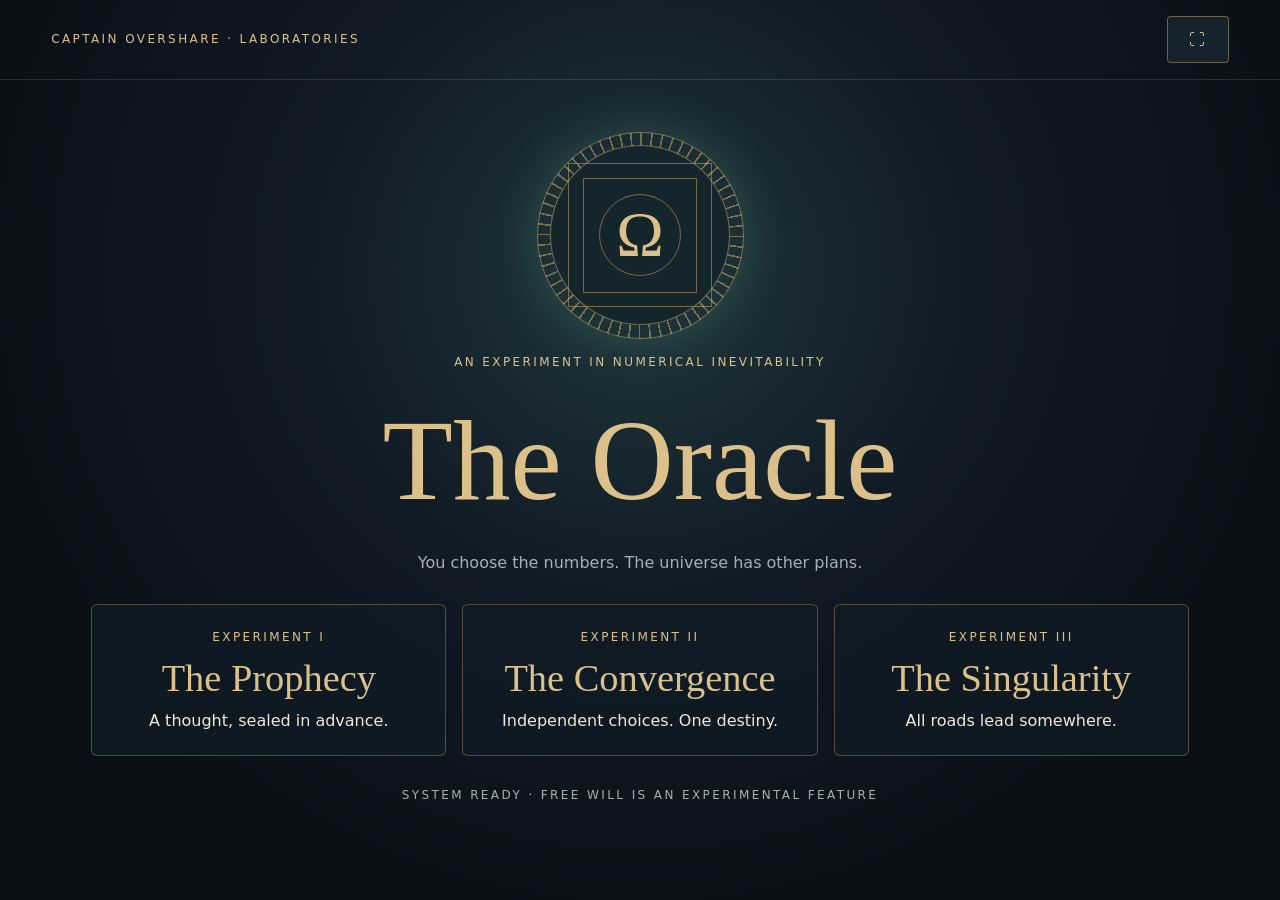
==== oracle/index.html @ b6acfbdd "Introduce Rabbit Hole and three Oracle experiments" ====
<!doctype html><html lang="en"><head><meta charset="utf-8"><meta name="viewport" content="width=device-width,initial-scale=1"><title>The Oracle</title><link rel="stylesheet" href="oracle.css"></head><body ><header><a href="../">CAPTAIN OVERSHARE · LABORATORIES</a><button id="full" aria-label="Fullscreen">⛶</button></header><main><div class="sigil" aria-hidden="true"><i></i><i></i><i></i><span>Ω</span></div><p class="eyebrow">An experiment in numerical inevitability</p><h1>The Oracle</h1><p class="subtitle">You choose the numbers. The universe has other plans.</p><nav><a href="prophecy/"><small>EXPERIMENT I</small><strong>The Prophecy</strong><span>A thought, sealed in advance.</span></a><a href="convergence/"><small>EXPERIMENT II</small><strong>The Convergence</strong><span>Independent choices. One destiny.</span></a><a href="singularity/"><small>EXPERIMENT III</small><strong>The Singularity</strong><span>All roads lead somewhere.</span></a></nav><p class="foot">SYSTEM READY · FREE WILL IS AN EXPERIMENTAL FEATURE</p></main><script src="oracle.js"></script></body></html>
---- oracle/oracle.css ----
:root{color-scheme:dark;--gold:#dcc08a;--teal:#83dec9;--muted:#a3b2b3}*{box-sizing:border-box}body{margin:0;min-height:100svh;color:#eee8da;font-family:system-ui,sans-serif;background:radial-gradient(ellipse at 50% 30%,#20383b,#111b26 36%,#090f17 76%);background-attachment:fixed}header{display:flex;justify-content:space-between;align-items:center;padding:1rem 4vw;border-bottom:1px solid #b89c6233}header a,.eyebrow,.foot,small,.status{font-size:.75rem;letter-spacing:.2em;color:var(--gold);text-transform:uppercase}a{color:inherit;text-decoration:none}button,input{font:inherit}button,.button{display:inline-block;cursor:pointer;color:var(--gold);background:#14232c;border:1px solid #b89c6288;border-radius:4px;padding:.8rem 1.35rem;letter-spacing:.06em}button:hover,a:hover{border-color:var(--teal);color:var(--teal)}button:disabled{opacity:.45}main{max-width:1200px;margin:auto;padding:clamp(1.5rem,4vh,3rem) 4vw;text-align:center}h1,h2,strong{font-family:Georgia,serif;font-weight:400;color:var(--gold)}h1{font-size:clamp(3rem,9vw,8rem);line-height:1;margin:.3em 0}h2{font-size:clamp(2.3rem,5.5vw,5rem);margin:.15em 0 .4em}.subtitle,.foot{color:var(--muted)}.sigil{position:relative;width:clamp(125px,23vh,230px);aspect-ratio:1;margin:1rem auto;display:grid;place-items:center;border:1px solid #b89c6299;border-radius:50%;background:repeating-conic-gradient(#c8a96b88 0deg 1deg,transparent 1deg 6deg);box-shadow:0 0 50px #83dec933}.sigil:before{content:'';position:absolute;inset:6%;border-radius:50%;background:#14252c;border:1px solid #c8a96b88}.sigil i{position:absolute;inset:15%;border:1px solid #c8a96b88;animation:orbit 45s linear infinite}.sigil i:nth-child(2){inset:22%;animation-direction:reverse}.sigil i:nth-child(3){inset:30%;border-radius:50%}.sigil span{position:relative;font:4rem Georgia;color:var(--gold)}nav{display:grid;grid-template-columns:repeat(3,1fr);gap:1rem;margin:2rem auto}nav a{display:grid;gap:.7rem;padding:1.6rem 1rem;border:1px solid #b89c6266;background:#101c25bb;border-radius:6px}nav strong{font-size:clamp(1.5rem,3vw,2.5rem)}.stage{min-height:52vh;display:flex;flex-direction:column;align-items:center;justify-content:center;gap:1rem}.seal{width:140px;aspect-ratio:1;border:1px solid var(--gold);outline:1px solid #b89c6266;outline-offset:8px;border-radius:50%;display:grid;place-items:center;font:4rem Georgia;color:var(--gold)}.prompt{font-size:clamp(1.3rem,3vw,2.3rem);max-width:900px;margin:.4rem auto;line-height:1.4}.controls{display:flex;justify-content:center;gap:.8rem;margin:1rem}.number{font:clamp(4rem,16vw,12rem)/1 Georgia;color:var(--teal);letter-spacing:.06em;text-shadow:0 0 45px #83dec955;animation:reveal .7s ease-out}.equation{font:clamp(1.5rem,4vw,3.5rem) Georgia;color:var(--gold)}input{width:9ch;padding:.6rem;text-align:center;background:#080f17;color:var(--teal);border:1px solid var(--gold);font-size:clamp(2rem,5vw,3.5rem);letter-spacing:.12em}.error{color:#ffc09e}.history{display:flex;gap:.7rem;flex-wrap:wrap;justify-content:center;color:var(--muted)}.sum{display:grid;grid-template-columns:auto auto;gap:.3rem 2rem;text-align:right;font:clamp(1.5rem,4vw,3rem) Georgia}.sum .oracle{color:var(--teal)}[hidden]{display:none!important}@keyframes orbit{to{transform:rotate(360deg)}}@keyframes reveal{from{opacity:0;transform:scale(.85);filter:blur(10px)}to{opacity:1;transform:none;filter:none}}@media(max-width:700px){nav{grid-template-columns:1fr}}@media(prefers-reduced-motion:reduce){*,*:before,*:after{animation:none!important;transition:none!important}}
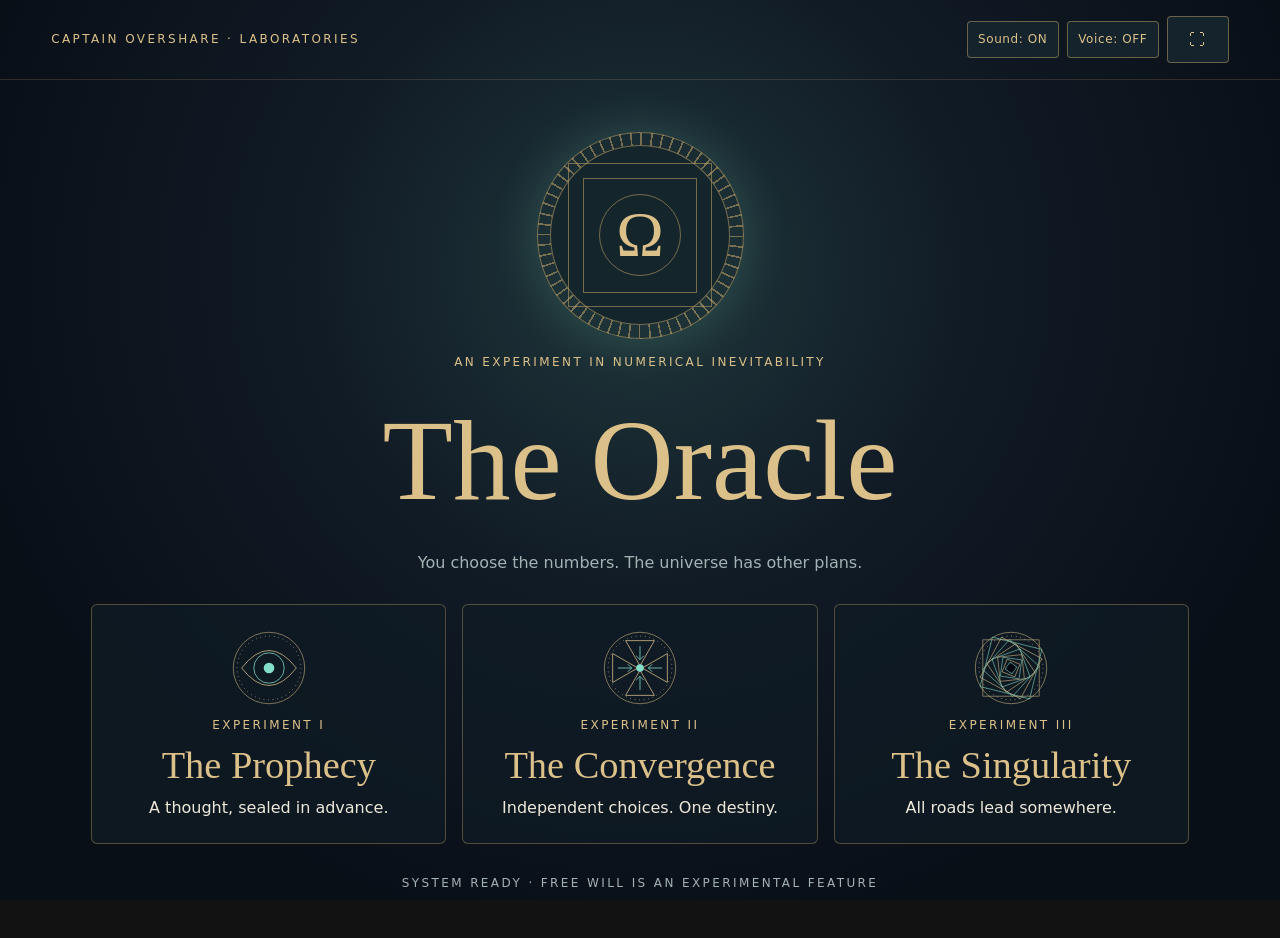
==== commit 8bd54b59: "Add immersive descent, synthesized bass, sigils and editable Oracle dialogue" ====
--- a/oracle/index.html
+++ b/oracle/index.html
@@ -1 +1 @@
-<!doctype html><html lang="en"><head><meta charset="utf-8"><meta name="viewport" content="width=device-width,initial-scale=1"><title>The Oracle</title><link rel="stylesheet" href="oracle.css"></head><body ><header><a href="../">CAPTAIN OVERSHARE · LABORATORIES</a><button id="full" aria-label="Fullscreen">⛶</button></header><main><div class="sigil" aria-hidden="true"><i></i><i></i><i></i><span>Ω</span></div><p class="eyebrow">An experiment in numerical inevitability</p><h1>The Oracle</h1><p class="subtitle">You choose the numbers. The universe has other plans.</p><nav><a href="prophecy/"><small>EXPERIMENT I</small><strong>The Prophecy</strong><span>A thought, sealed in advance.</span></a><a href="convergence/"><small>EXPERIMENT II</small><strong>The Convergence</strong><span>Independent choices. One destiny.</span></a><a href="singularity/"><small>EXPERIMENT III</small><strong>The Singularity</strong><span>All roads lead somewhere.</span></a></nav><p class="foot">SYSTEM READY · FREE WILL IS AN EXPERIMENTAL FEATURE</p></main><script src="oracle.js"></script></body></html>+<!doctype html><html lang="en"><head><meta charset="utf-8"><meta name="viewport" content="width=device-width,initial-scale=1"><title>The Oracle</title><link rel="stylesheet" href="oracle.css"></head><body ><header><a href="../">CAPTAIN OVERSHARE · LABORATORIES</a><button id="full" aria-label="Fullscreen">⛶</button></header><main><div class="sigil" aria-hidden="true"><i></i><i></i><i></i><span>Ω</span></div><p class="eyebrow">An experiment in numerical inevitability</p><h1>The Oracle</h1><p class="subtitle">You choose the numbers. The universe has other plans.</p><nav><a href="prophecy/"><small>EXPERIMENT I</small><strong>The Prophecy</strong><span>A thought, sealed in advance.</span></a><a href="convergence/"><small>EXPERIMENT II</small><strong>The Convergence</strong><span>Independent choices. One destiny.</span></a><a href="singularity/"><small>EXPERIMENT III</small><strong>The Singularity</strong><span>All roads lead somewhere.</span></a></nav><p class="foot">SYSTEM READY · FREE WILL IS AN EXPERIMENTAL FEATURE</p></main><script src="words.js"></script><script src="oracle.js"></script><script src="theater.js"></script></body></html>
--- a/oracle/oracle.css
+++ b/oracle/oracle.css
@@ -1 +1,3 @@
-:root{color-scheme:dark;--gold:#dcc08a;--teal:#83dec9;--muted:#a3b2b3}*{box-sizing:border-box}body{margin:0;min-height:100svh;color:#eee8da;font-family:system-ui,sans-serif;background:radial-gradient(ellipse at 50% 30%,#20383b,#111b26 36%,#090f17 76%);background-attachment:fixed}header{display:flex;justify-content:space-between;align-items:center;padding:1rem 4vw;border-bottom:1px solid #b89c6233}header a,.eyebrow,.foot,small,.status{font-size:.75rem;letter-spacing:.2em;color:var(--gold);text-transform:uppercase}a{color:inherit;text-decoration:none}button,input{font:inherit}button,.button{display:inline-block;cursor:pointer;color:var(--gold);background:#14232c;border:1px solid #b89c6288;border-radius:4px;padding:.8rem 1.35rem;letter-spacing:.06em}button:hover,a:hover{border-color:var(--teal);color:var(--teal)}button:disabled{opacity:.45}main{max-width:1200px;margin:auto;padding:clamp(1.5rem,4vh,3rem) 4vw;text-align:center}h1,h2,strong{font-family:Georgia,serif;font-weight:400;color:var(--gold)}h1{font-size:clamp(3rem,9vw,8rem);line-height:1;margin:.3em 0}h2{font-size:clamp(2.3rem,5.5vw,5rem);margin:.15em 0 .4em}.subtitle,.foot{color:var(--muted)}.sigil{position:relative;width:clamp(125px,23vh,230px);aspect-ratio:1;margin:1rem auto;display:grid;place-items:center;border:1px solid #b89c6299;border-radius:50%;background:repeating-conic-gradient(#c8a96b88 0deg 1deg,transparent 1deg 6deg);box-shadow:0 0 50px #83dec933}.sigil:before{content:'';position:absolute;inset:6%;border-radius:50%;background:#14252c;border:1px solid #c8a96b88}.sigil i{position:absolute;inset:15%;border:1px solid #c8a96b88;animation:orbit 45s linear infinite}.sigil i:nth-child(2){inset:22%;animation-direction:reverse}.sigil i:nth-child(3){inset:30%;border-radius:50%}.sigil span{position:relative;font:4rem Georgia;color:var(--gold)}nav{display:grid;grid-template-columns:repeat(3,1fr);gap:1rem;margin:2rem auto}nav a{display:grid;gap:.7rem;padding:1.6rem 1rem;border:1px solid #b89c6266;background:#101c25bb;border-radius:6px}nav strong{font-size:clamp(1.5rem,3vw,2.5rem)}.stage{min-height:52vh;display:flex;flex-direction:column;align-items:center;justify-content:center;gap:1rem}.seal{width:140px;aspect-ratio:1;border:1px solid var(--gold);outline:1px solid #b89c6266;outline-offset:8px;border-radius:50%;display:grid;place-items:center;font:4rem Georgia;color:var(--gold)}.prompt{font-size:clamp(1.3rem,3vw,2.3rem);max-width:900px;margin:.4rem auto;line-height:1.4}.controls{display:flex;justify-content:center;gap:.8rem;margin:1rem}.number{font:clamp(4rem,16vw,12rem)/1 Georgia;color:var(--teal);letter-spacing:.06em;text-shadow:0 0 45px #83dec955;animation:reveal .7s ease-out}.equation{font:clamp(1.5rem,4vw,3.5rem) Georgia;color:var(--gold)}input{width:9ch;padding:.6rem;text-align:center;background:#080f17;color:var(--teal);border:1px solid var(--gold);font-size:clamp(2rem,5vw,3.5rem);letter-spacing:.12em}.error{color:#ffc09e}.history{display:flex;gap:.7rem;flex-wrap:wrap;justify-content:center;color:var(--muted)}.sum{display:grid;grid-template-columns:auto auto;gap:.3rem 2rem;text-align:right;font:clamp(1.5rem,4vw,3rem) Georgia}.sum .oracle{color:var(--teal)}[hidden]{display:none!important}@keyframes orbit{to{transform:rotate(360deg)}}@keyframes reveal{from{opacity:0;transform:scale(.85);filter:blur(10px)}to{opacity:1;transform:none;filter:none}}@media(max-width:700px){nav{grid-template-columns:1fr}}@media(prefers-reduced-motion:reduce){*,*:before,*:after{animation:none!important;transition:none!important}}+:root{color-scheme:dark;--gold:#dcc08a;--teal:#83dec9;--muted:#a3b2b3}*{box-sizing:border-box}body{margin:0;min-height:100svh;color:#eee8da;font-family:system-ui,sans-serif;background:radial-gradient(ellipse at 50% 30%,#20383b,#111b26 36%,#090f17 76%);background-attachment:fixed}header{display:flex;justify-content:space-between;align-items:center;padding:1rem 4vw;border-bottom:1px solid #b89c6233}header a,.eyebrow,.foot,small,.status{font-size:.75rem;letter-spacing:.2em;color:var(--gold);text-transform:uppercase}a{color:inherit;text-decoration:none}button,input{font:inherit}button,.button{display:inline-block;cursor:pointer;color:var(--gold);background:#14232c;border:1px solid #b89c6288;border-radius:4px;padding:.8rem 1.35rem;letter-spacing:.06em}button:hover,a:hover{border-color:var(--teal);color:var(--teal)}button:disabled{opacity:.45}main{max-width:1200px;margin:auto;padding:clamp(1.5rem,4vh,3rem) 4vw;text-align:center}h1,h2,strong{font-family:Georgia,serif;font-weight:400;color:var(--gold)}h1{font-size:clamp(3rem,9vw,8rem);line-height:1;margin:.3em 0}h2{font-size:clamp(2.3rem,5.5vw,5rem);margin:.15em 0 .4em}.subtitle,.foot{color:var(--muted)}.sigil{position:relative;width:clamp(125px,23vh,230px);aspect-ratio:1;margin:1rem auto;display:grid;place-items:center;border:1px solid #b89c6299;border-radius:50%;background:repeating-conic-gradient(#c8a96b88 0deg 1deg,transparent 1deg 6deg);box-shadow:0 0 50px #83dec933}.sigil:before{content:'';position:absolute;inset:6%;border-radius:50%;background:#14252c;border:1px solid #c8a96b88}.sigil i{position:absolute;inset:15%;border:1px solid #c8a96b88;animation:orbit 45s linear infinite}.sigil i:nth-child(2){inset:22%;animation-direction:reverse}.sigil i:nth-child(3){inset:30%;border-radius:50%}.sigil span{position:relative;font:4rem Georgia;color:var(--gold)}nav{display:grid;grid-template-columns:repeat(3,1fr);gap:1rem;margin:2rem auto}nav a{display:grid;gap:.7rem;padding:1.6rem 1rem;border:1px solid #b89c6266;background:#101c25bb;border-radius:6px}nav strong{font-size:clamp(1.5rem,3vw,2.5rem)}.stage{min-height:52vh;display:flex;flex-direction:column;align-items:center;justify-content:center;gap:1rem}.seal{width:140px;aspect-ratio:1;border:1px solid var(--gold);outline:1px solid #b89c6266;outline-offset:8px;border-radius:50%;display:grid;place-items:center;font:4rem Georgia;color:var(--gold)}.prompt{font-size:clamp(1.3rem,3vw,2.3rem);max-width:900px;margin:.4rem auto;line-height:1.4}.controls{display:flex;justify-content:center;gap:.8rem;margin:1rem}.number{font:clamp(4rem,16vw,12rem)/1 Georgia;color:var(--teal);letter-spacing:.06em;text-shadow:0 0 45px #83dec955;animation:reveal .7s ease-out}.equation{font:clamp(1.5rem,4vw,3.5rem) Georgia;color:var(--gold)}input{width:9ch;padding:.6rem;text-align:center;background:#080f17;color:var(--teal);border:1px solid var(--gold);font-size:clamp(2rem,5vw,3.5rem);letter-spacing:.12em}.error{color:#ffc09e}.history{display:flex;gap:.7rem;flex-wrap:wrap;justify-content:center;color:var(--muted)}.sum{display:grid;grid-template-columns:auto auto;gap:.3rem 2rem;text-align:right;font:clamp(1.5rem,4vw,3rem) Georgia}.sum .oracle{color:var(--teal)}[hidden]{display:none!important}@keyframes orbit{to{transform:rotate(360deg)}}@keyframes reveal{from{opacity:0;transform:scale(.85);filter:blur(10px)}to{opacity:1;transform:none;filter:none}}@media(max-width:700px){nav{grid-template-columns:1fr}}@media(prefers-reduced-motion:reduce){*,*:before,*:after{animation:none!important;transition:none!important}}
+/* Theatrical layer */
+#sound,#voice{font-size:.75rem;padding:.65rem;letter-spacing:.05em}header{gap:.5rem}header a{margin-right:auto}.act-icon{width:76px;height:76px;margin:auto;color:var(--gold)}.act-icon svg{width:100%;height:100%}.act-icon .spin{transform-origin:50% 50%;animation:orbit 24s linear infinite}.act-icon .counter{transform-origin:50% 50%;animation:orbit 18s linear infinite reverse}.act-icon .pulse{animation:glimmer 2.8s ease-in-out infinite}.seal .act-icon{width:100px;height:100px}.seal{box-shadow:0 0 35px #83dec926}.stage{position:relative;isolation:isolate}.stage>*{z-index:1}.stage .number{max-width:100%;font-size:clamp(3.5rem,15vw,12rem)}.stage.finale:after{content:'';position:absolute;inset:10%;border:2px solid var(--teal);border-radius:50%;animation:shock 1.4s ease-out both;pointer-events:none}.stage.finale .number{animation:reveal .7s ease-out,glimmer 2s ease-in-out 1s infinite}.history span{display:inline-block;border:1px solid #83dec944;padding:.35rem .65rem;border-radius:50%;animation:reveal .5s ease-out}.digit-row{display:flex;justify-content:center;gap:.12em;white-space:nowrap}.digit-row b{display:inline-block;font-weight:400;animation:digitarrive .8s cubic-bezier(.2,.8,.3,1) both;animation-delay:calc(var(--i)*65ms)}.digit-row b:nth-child(odd){--offset:-1em}.digit-row b:nth-child(even){--offset:1em}#descent{position:fixed;inset:0;background:#03070d;z-index:20;display:grid;place-items:center;overflow:hidden;isolation:isolate}#descent canvas{position:absolute;width:100%;height:100%;inset:0}#descent .descent-message{position:relative;color:var(--gold);letter-spacing:.25em;text-align:center;text-shadow:0 0 20px #000;font-size:clamp(.75rem,2vw,1.3rem)}#descent .descent-message span{display:block;font:clamp(3rem,14vw,8rem) Georgia;color:var(--teal);margin-bottom:1rem}#skip{position:absolute;bottom:2rem;right:2rem}#enter{margin-top:1rem}.entrance{min-height:70vh;display:grid;place-content:center}.entrance .sigil{cursor:default}.classified{margin:2rem auto;border:1px dashed #b89c6266;padding:1rem;color:var(--muted);max-width:40rem}.secret-number{font:4rem Georgia;color:var(--teal)}.statusline{min-height:1.2em}@keyframes glimmer{50%{opacity:.55;filter:drop-shadow(0 0 12px #83dec9)}}@keyframes digitarrive{from{transform:translate(var(--offset,0),-1em) rotate(-12deg);opacity:0}to{transform:none;opacity:1}}@keyframes shock{0%{transform:scale(.15);opacity:1}100%{transform:scale(2.1);opacity:0}}@media(max-width:500px){header a{font-size:.57rem;letter-spacing:.1em}header button{padding:.55rem}.stage .number{font-size:clamp(3rem,15vw,6rem)}}@media(prefers-reduced-motion:reduce){*,*:before,*:after{animation:none!important;transition:none!important}}
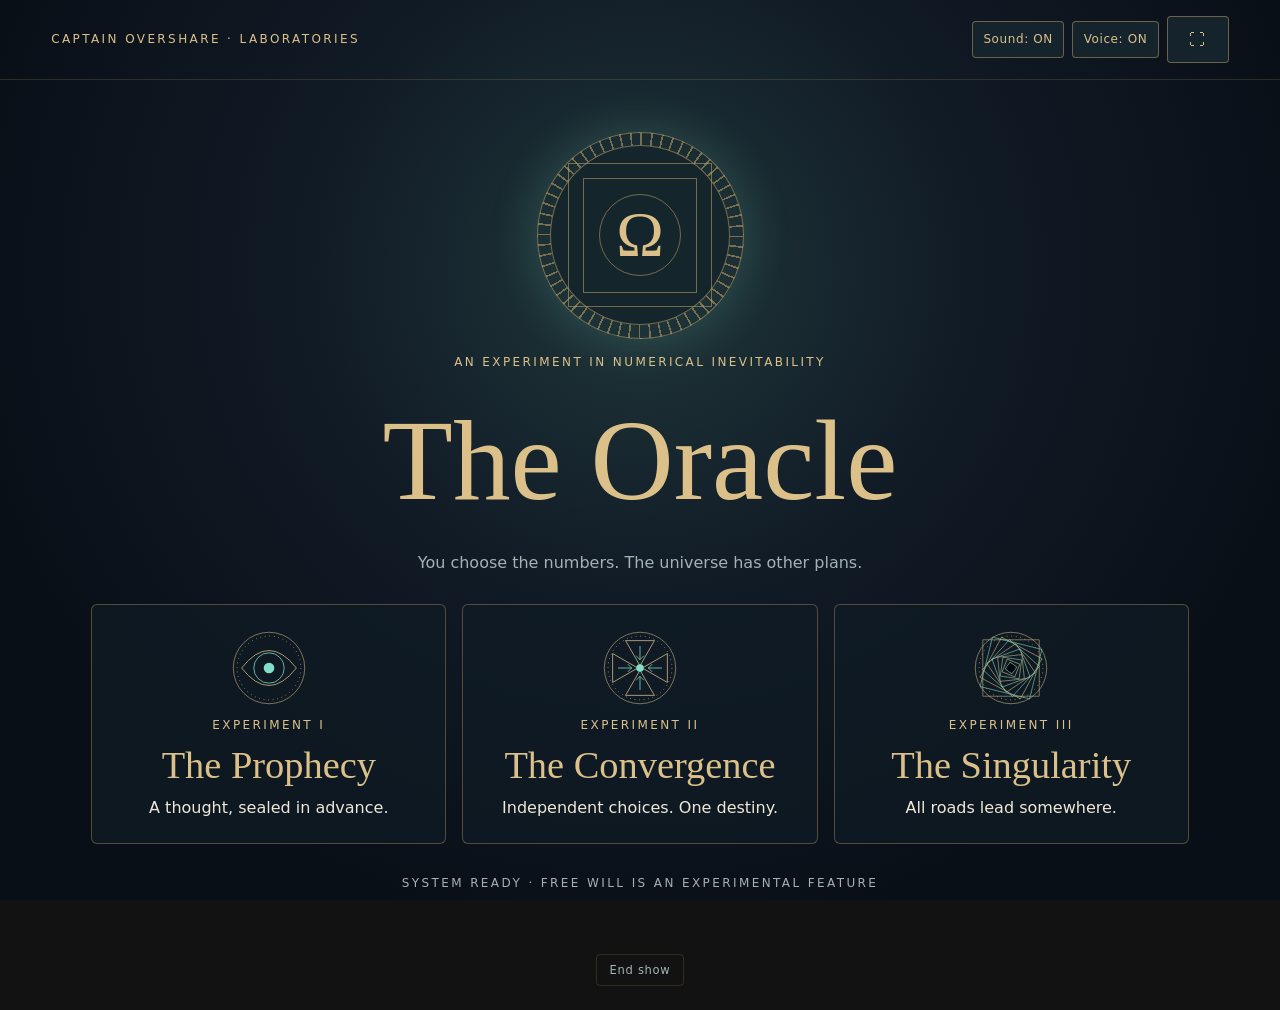
==== commit c6b8118a: "Add hidden Oracle blackboard, interactive cyclic wheel and Chalkulator" ====
--- a/oracle/index.html
+++ b/oracle/index.html
@@ -1 +1 @@
-<!doctype html><html lang="en"><head><meta charset="utf-8"><meta name="viewport" content="width=device-width,initial-scale=1"><title>The Oracle</title><link rel="stylesheet" href="oracle.css"></head><body ><header><a href="../">CAPTAIN OVERSHARE · LABORATORIES</a><button id="full" aria-label="Fullscreen">⛶</button></header><main><div class="sigil" aria-hidden="true"><i></i><i></i><i></i><span>Ω</span></div><p class="eyebrow">An experiment in numerical inevitability</p><h1>The Oracle</h1><p class="subtitle">You choose the numbers. The universe has other plans.</p><nav><a href="prophecy/"><small>EXPERIMENT I</small><strong>The Prophecy</strong><span>A thought, sealed in advance.</span></a><a href="convergence/"><small>EXPERIMENT II</small><strong>The Convergence</strong><span>Independent choices. One destiny.</span></a><a href="singularity/"><small>EXPERIMENT III</small><strong>The Singularity</strong><span>All roads lead somewhere.</span></a></nav><p class="foot">SYSTEM READY · FREE WILL IS AN EXPERIMENTAL FEATURE</p></main><script src="words.js"></script><script src="oracle.js"></script><script src="theater.js"></script></body></html>+<!doctype html><html lang="en"><head><meta charset="utf-8"><meta name="viewport" content="width=device-width,initial-scale=1"><title>The Oracle</title><link rel="stylesheet" href="oracle.css"><link rel="stylesheet" href="blackboard.css"></head><body ><header><a href="../">CAPTAIN OVERSHARE · LABORATORIES</a><button id="full" aria-label="Fullscreen">⛶</button></header><main><div class="sigil" aria-hidden="true"><i></i><i></i><i></i><span>Ω</span></div><p class="eyebrow">An experiment in numerical inevitability</p><h1>The Oracle</h1><p class="subtitle">You choose the numbers. The universe has other plans.</p><nav><a href="prophecy/"><small>EXPERIMENT I</small><strong>The Prophecy</strong><span>A thought, sealed in advance.</span></a><a href="convergence/"><small>EXPERIMENT II</small><strong>The Convergence</strong><span>Independent choices. One destiny.</span></a><a href="singularity/"><small>EXPERIMENT III</small><strong>The Singularity</strong><span>All roads lead somewhere.</span></a></nav><p class="foot">SYSTEM READY · FREE WILL IS AN EXPERIMENTAL FEATURE</p></main><script src="words.js"></script><script src="oracle.js"></script><script src="theater.js"></script><script src="blackboard.js"></script></body></html>
--- a/oracle/oracle.css
+++ b/oracle/oracle.css
@@ -1,3 +1,9 @@
 :root{color-scheme:dark;--gold:#dcc08a;--teal:#83dec9;--muted:#a3b2b3}*{box-sizing:border-box}body{margin:0;min-height:100svh;color:#eee8da;font-family:system-ui,sans-serif;background:radial-gradient(ellipse at 50% 30%,#20383b,#111b26 36%,#090f17 76%);background-attachment:fixed}header{display:flex;justify-content:space-between;align-items:center;padding:1rem 4vw;border-bottom:1px solid #b89c6233}header a,.eyebrow,.foot,small,.status{font-size:.75rem;letter-spacing:.2em;color:var(--gold);text-transform:uppercase}a{color:inherit;text-decoration:none}button,input{font:inherit}button,.button{display:inline-block;cursor:pointer;color:var(--gold);background:#14232c;border:1px solid #b89c6288;border-radius:4px;padding:.8rem 1.35rem;letter-spacing:.06em}button:hover,a:hover{border-color:var(--teal);color:var(--teal)}button:disabled{opacity:.45}main{max-width:1200px;margin:auto;padding:clamp(1.5rem,4vh,3rem) 4vw;text-align:center}h1,h2,strong{font-family:Georgia,serif;font-weight:400;color:var(--gold)}h1{font-size:clamp(3rem,9vw,8rem);line-height:1;margin:.3em 0}h2{font-size:clamp(2.3rem,5.5vw,5rem);margin:.15em 0 .4em}.subtitle,.foot{color:var(--muted)}.sigil{position:relative;width:clamp(125px,23vh,230px);aspect-ratio:1;margin:1rem auto;display:grid;place-items:center;border:1px solid #b89c6299;border-radius:50%;background:repeating-conic-gradient(#c8a96b88 0deg 1deg,transparent 1deg 6deg);box-shadow:0 0 50px #83dec933}.sigil:before{content:'';position:absolute;inset:6%;border-radius:50%;background:#14252c;border:1px solid #c8a96b88}.sigil i{position:absolute;inset:15%;border:1px solid #c8a96b88;animation:orbit 45s linear infinite}.sigil i:nth-child(2){inset:22%;animation-direction:reverse}.sigil i:nth-child(3){inset:30%;border-radius:50%}.sigil span{position:relative;font:4rem Georgia;color:var(--gold)}nav{display:grid;grid-template-columns:repeat(3,1fr);gap:1rem;margin:2rem auto}nav a{display:grid;gap:.7rem;padding:1.6rem 1rem;border:1px solid #b89c6266;background:#101c25bb;border-radius:6px}nav strong{font-size:clamp(1.5rem,3vw,2.5rem)}.stage{min-height:52vh;display:flex;flex-direction:column;align-items:center;justify-content:center;gap:1rem}.seal{width:140px;aspect-ratio:1;border:1px solid var(--gold);outline:1px solid #b89c6266;outline-offset:8px;border-radius:50%;display:grid;place-items:center;font:4rem Georgia;color:var(--gold)}.prompt{font-size:clamp(1.3rem,3vw,2.3rem);max-width:900px;margin:.4rem auto;line-height:1.4}.controls{display:flex;justify-content:center;gap:.8rem;margin:1rem}.number{font:clamp(4rem,16vw,12rem)/1 Georgia;color:var(--teal);letter-spacing:.06em;text-shadow:0 0 45px #83dec955;animation:reveal .7s ease-out}.equation{font:clamp(1.5rem,4vw,3.5rem) Georgia;color:var(--gold)}input{width:9ch;padding:.6rem;text-align:center;background:#080f17;color:var(--teal);border:1px solid var(--gold);font-size:clamp(2rem,5vw,3.5rem);letter-spacing:.12em}.error{color:#ffc09e}.history{display:flex;gap:.7rem;flex-wrap:wrap;justify-content:center;color:var(--muted)}.sum{display:grid;grid-template-columns:auto auto;gap:.3rem 2rem;text-align:right;font:clamp(1.5rem,4vw,3rem) Georgia}.sum .oracle{color:var(--teal)}[hidden]{display:none!important}@keyframes orbit{to{transform:rotate(360deg)}}@keyframes reveal{from{opacity:0;transform:scale(.85);filter:blur(10px)}to{opacity:1;transform:none;filter:none}}@media(max-width:700px){nav{grid-template-columns:1fr}}@media(prefers-reduced-motion:reduce){*,*:before,*:after{animation:none!important;transition:none!important}}
 /* Theatrical layer */
 #sound,#voice{font-size:.75rem;padding:.65rem;letter-spacing:.05em}header{gap:.5rem}header a{margin-right:auto}.act-icon{width:76px;height:76px;margin:auto;color:var(--gold)}.act-icon svg{width:100%;height:100%}.act-icon .spin{transform-origin:50% 50%;animation:orbit 24s linear infinite}.act-icon .counter{transform-origin:50% 50%;animation:orbit 18s linear infinite reverse}.act-icon .pulse{animation:glimmer 2.8s ease-in-out infinite}.seal .act-icon{width:100px;height:100px}.seal{box-shadow:0 0 35px #83dec926}.stage{position:relative;isolation:isolate}.stage>*{z-index:1}.stage .number{max-width:100%;font-size:clamp(3.5rem,15vw,12rem)}.stage.finale:after{content:'';position:absolute;inset:10%;border:2px solid var(--teal);border-radius:50%;animation:shock 1.4s ease-out both;pointer-events:none}.stage.finale .number{animation:reveal .7s ease-out,glimmer 2s ease-in-out 1s infinite}.history span{display:inline-block;border:1px solid #83dec944;padding:.35rem .65rem;border-radius:50%;animation:reveal .5s ease-out}.digit-row{display:flex;justify-content:center;gap:.12em;white-space:nowrap}.digit-row b{display:inline-block;font-weight:400;animation:digitarrive .8s cubic-bezier(.2,.8,.3,1) both;animation-delay:calc(var(--i)*65ms)}.digit-row b:nth-child(odd){--offset:-1em}.digit-row b:nth-child(even){--offset:1em}#descent{position:fixed;inset:0;background:#03070d;z-index:20;display:grid;place-items:center;overflow:hidden;isolation:isolate}#descent canvas{position:absolute;width:100%;height:100%;inset:0}#descent .descent-message{position:relative;color:var(--gold);letter-spacing:.25em;text-align:center;text-shadow:0 0 20px #000;font-size:clamp(.75rem,2vw,1.3rem)}#descent .descent-message span{display:block;font:clamp(3rem,14vw,8rem) Georgia;color:var(--teal);margin-bottom:1rem}#skip{position:absolute;bottom:2rem;right:2rem}#enter{margin-top:1rem}.entrance{min-height:70vh;display:grid;place-content:center}.entrance .sigil{cursor:default}.classified{margin:2rem auto;border:1px dashed #b89c6266;padding:1rem;color:var(--muted);max-width:40rem}.secret-number{font:4rem Georgia;color:var(--teal)}.statusline{min-height:1.2em}@keyframes glimmer{50%{opacity:.55;filter:drop-shadow(0 0 12px #83dec9)}}@keyframes digitarrive{from{transform:translate(var(--offset,0),-1em) rotate(-12deg);opacity:0}to{transform:none;opacity:1}}@keyframes shock{0%{transform:scale(.15);opacity:1}100%{transform:scale(2.1);opacity:0}}@media(max-width:500px){header a{font-size:.57rem;letter-spacing:.1em}header button{padding:.55rem}.stage .number{font-size:clamp(3rem,15vw,6rem)}}@media(prefers-reduced-motion:reduce){*,*:before,*:after{animation:none!important;transition:none!important}}
+
+#descent .depth-label{font-size:.72em;letter-spacing:.22em;margin-bottom:1rem}#descent .depth-symbol{display:grid;place-items:center;min-height:110px}#descent .depth-symbol .act-icon{width:110px;height:110px}#descent .depth-message{margin-top:1rem;min-height:3em;padding:0 1rem}#descent .depth-meter{height:2px;background:#dcc08a33;width:min(220px,65vw);margin:1rem auto}#descent .depth-meter i{display:block;height:100%;background:var(--teal);width:0}#descent .descent-message{width:min(95vw,600px)}
+
+.sigil[role=button]{cursor:pointer}.sigil:focus-visible{outline:2px solid var(--teal);outline-offset:10px}.seven-seals{position:absolute;inset:0;pointer-events:none}.seven-seals b{position:absolute;top:50%;left:50%;width:7px;height:7px;border-radius:50%;background:var(--teal);opacity:0;transform:rotate(var(--angle)) translateY(-1px) translateY(calc(-1 * clamp(66px,12vh,122px)));box-shadow:0 0 13px var(--teal)}.seven-seals b.lit{opacity:1}.unsealed i{animation-play-state:paused}.unsealed{box-shadow:0 0 75px #83dec977}.secret-portal{animation:reveal 1.4s ease-out;grid-column:1/-1}.secret-portal h2{font-size:clamp(2rem,5vw,3.5rem)}.secret-portal .button{margin:1rem}.cycle-wheel{width:min(240px,55vw);height:auto;overflow:visible}.cycle-wheel text{font-family:Georgia,serif;font-size:20px;fill:var(--gold)}.cycle-wheel .cycle-active{fill:var(--teal);filter:drop-shadow(0 0 5px #83dec9)}.cycle-equation{font:clamp(1.35rem,4vw,3rem) Georgia;color:var(--gold)}.cycle-product{font-size:clamp(3rem,12vw,9rem)!important}.cycle-history{display:flex;flex-wrap:wrap;justify-content:center;gap:.6rem}.cycle-history span{border:1px solid #b89c6244;padding:.4rem .6rem;border-radius:4px;color:var(--muted);font-variant-numeric:tabular-nums}.cycle-final .cycle-wheel{opacity:.2;transition:opacity .8s}.cycle-final .number{color:var(--gold)}
+
+.show-controls{text-align:center;padding:1rem 0 1.5rem}.quiet-control{font-size:.72rem;color:var(--muted);background:transparent;border-color:#b89c6233;padding:.5rem .8rem}#show-finale{position:fixed;inset:0;z-index:30;overflow:auto;display:grid;place-items:center;background:radial-gradient(ellipse at center,#3a3021,#151c21 48%,#080e16 90%);animation:reveal 1.2s ease-out}#show-finale .finale-inner{text-align:center;padding:2rem;max-width:900px}#show-finale .sigil{box-shadow:0 0 85px #dcc08a55}#show-finale h2{margin-top:1rem}.closing-line{font-size:clamp(1.15rem,2.8vw,2rem);line-height:1.55;color:#eee8da;max-width:750px;margin:1rem auto 2rem}
--- a/oracle/blackboard.css
+++ b/oracle/blackboard.css
@@ -0,0 +1,36 @@
+
+/* Isolated classroom layer: no styles escape the dialog. */
+#oracle-blackboard{position:fixed;inset:0;margin:auto;width:min(96vw,1100px);max-width:96vw;max-height:94dvh;overflow:auto;padding:0;border:8px solid #806343;border-radius:5px;background:radial-gradient(ellipse at 25% 10%,#304b3b,#1b352b 55%,#162a23);color:#f2eee0;box-shadow:0 0 0 2px #b69a69,0 20px 90px #000a;font:1rem/1.5 system-ui,sans-serif;overscroll-behavior:contain}
+#oracle-blackboard::backdrop{background:#050a10e8}
+#oracle-blackboard .chalk-frame{padding:clamp(14px,3vw,34px)}
+#oracle-blackboard .chalk-top{display:flex;align-items:flex-start;justify-content:space-between;gap:12px;border-bottom:1px dashed #dce7d588;padding-bottom:14px}
+#oracle-blackboard h2,#oracle-blackboard h3,#oracle-blackboard h4{font-family:"Segoe Print","Bradley Hand","Comic Sans MS",cursive;color:#f4e8c9;line-height:1.2;margin:.5em 0;font-weight:400}
+#oracle-blackboard h2{font-size:clamp(1.65rem,4vw,2.7rem)}
+#oracle-blackboard h3{font-size:clamp(1.35rem,3vw,1.9rem)}
+#oracle-blackboard h4{font-size:1.2rem}
+#oracle-blackboard .chalk-kicker{font-size:.68rem;letter-spacing:.18em;color:#e9d09e;margin:0}
+#oracle-blackboard .chalk-note{font-style:italic;color:#e6ce95}
+#oracle-blackboard button{border:1px solid #dce7d588;background:#203c30;color:#f2eee0;padding:.65rem .8rem;border-radius:4px;letter-spacing:0;min-height:44px}
+#oracle-blackboard button:hover,#oracle-blackboard button:focus-visible,#oracle-blackboard button[aria-pressed=true]{background:#52634a;color:#fff1c8;border-color:#f1d5a1}
+#oracle-blackboard .chalk-tabs{display:flex;flex-wrap:wrap;gap:8px;margin:18px 0}
+#oracle-blackboard .chalk-layout{display:grid;grid-template-columns:minmax(0,1fr) minmax(220px,300px);gap:26px;align-items:start}
+#oracle-blackboard .chalk-equations{font-family:"Segoe Print","Bradley Hand","Comic Sans MS",monospace;text-align:center;font-size:clamp(1rem,2.8vw,1.5rem);padding:12px 4px;border-block:1px dashed #dce7d555;color:#f4e8c9;overflow-wrap:anywhere}
+#oracle-blackboard .chalk-equations.small{font-size:clamp(.9rem,2.5vw,1.2rem)}
+#oracle-blackboard em{color:#ffe1a3}
+#oracle-blackboard .chalk-repeat{text-decoration:overline}
+#oracle-blackboard .chalk-pairs{display:grid;max-width:240px;margin:auto;font:1.7rem monospace}
+#oracle-blackboard .chalk-pairs div{display:grid;grid-template-columns:repeat(4,1fr);text-align:center}
+#oracle-blackboard .chalk-pairs div:last-child{border-top:1px solid #dce7d5;color:#ffe1a3}
+#oracle-blackboard .chalk-wheel svg{display:block;width:min(100%,350px);margin:auto}
+#oracle-blackboard .chalk-wheel g{cursor:pointer}
+#oracle-blackboard .chalk-multipliers{display:flex;flex-wrap:wrap;gap:5px;justify-content:center;margin:8px 0}
+#oracle-blackboard .chalk-calculator{border:1px dashed #dce7d588;border-radius:5px;padding:14px;background:#11271e88}
+#oracle-blackboard .chalk-calculator h3{margin-top:0}
+#oracle-blackboard .chalk-calculator label{display:block;font-size:.8rem}
+#oracle-blackboard #chalk-input,#oracle-blackboard #chalk-answer{width:100%;display:block;text-align:right;font:1.05rem/1.4 monospace;letter-spacing:0;min-height:44px;padding:10px;background:#0f211a;color:#e9f0db;border:1px solid #adc2a4;border-radius:3px;overflow-wrap:anywhere}
+#oracle-blackboard #chalk-answer{font-size:1.2rem;color:#ffe1a3;margin-top:4px}
+#oracle-blackboard #chalk-keys{display:grid;grid-template-columns:repeat(4,minmax(0,1fr));gap:5px;margin:12px 0}
+#oracle-blackboard #chalk-keys button{padding:.5rem;font-size:1.15rem}
+#oracle-blackboard footer{text-align:center;border-top:1px dashed #dce7d588;margin-top:24px;padding-top:16px;color:#e6ce95;font-style:italic}
+main>.sigil,main .cycle-wheel,main .seal,main>h2{touch-action:manipulation;user-select:none;-webkit-user-select:none;-webkit-touch-callout:none}
+@media(max-width:680px){#oracle-blackboard .chalk-layout{grid-template-columns:1fr;gap:18px}#oracle-blackboard .chalk-calculator{max-width:380px;width:100%;margin:auto}#oracle-blackboard .chalk-top{gap:5px}}
